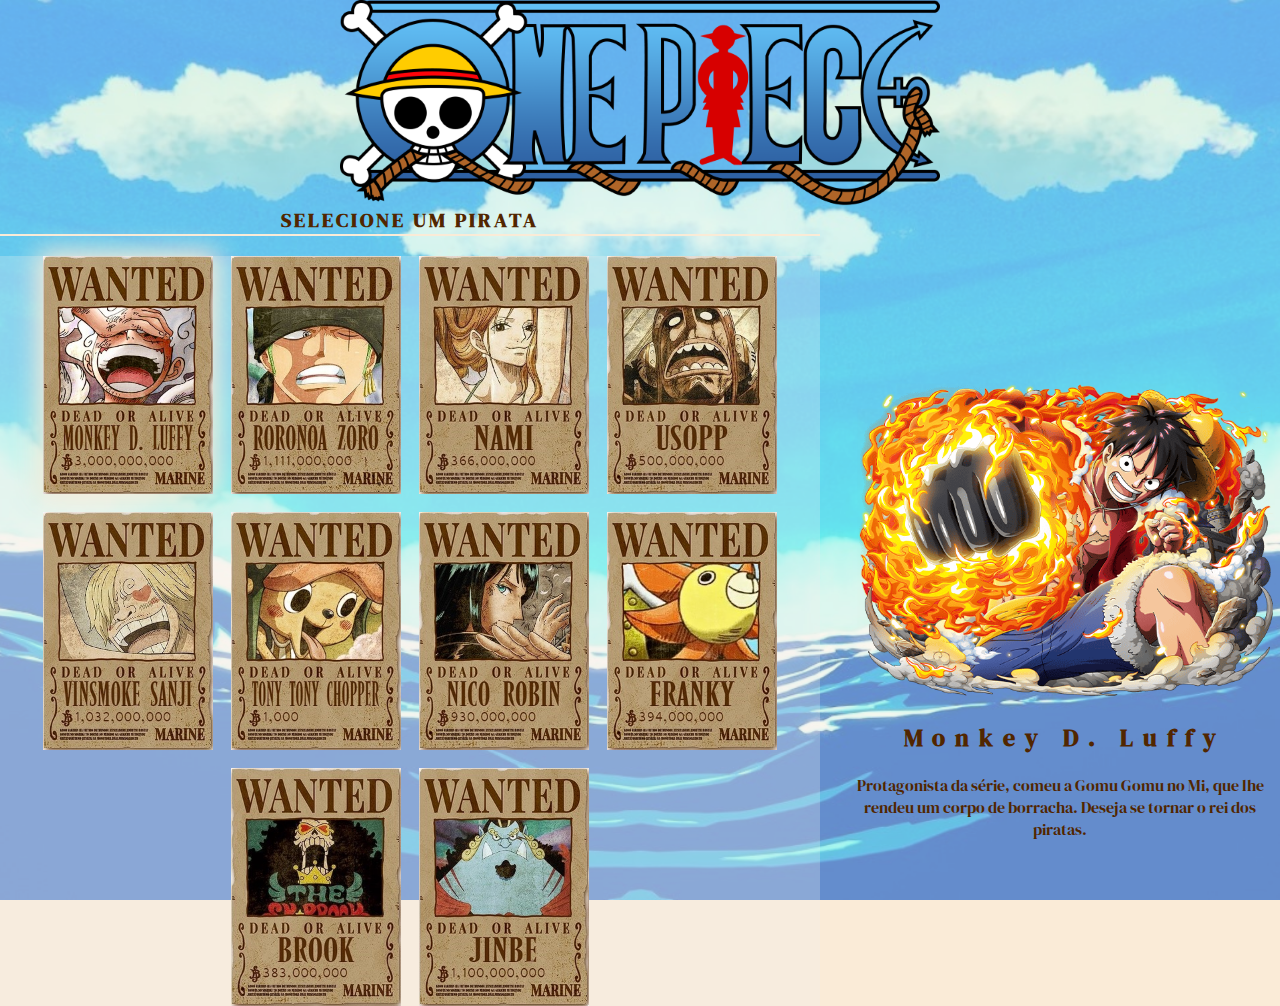
==== index.html @ 2f34afca "projetoInicial" ====
<!DOCTYPE html>
<html lang="pt-br">

<head>
    <meta charset="UTF-8">
    <meta name="viewport" content="width=device-width, initial-scale=1.0">
    <title>One Piece - Bando do Chapéu de Palha</title>
    <link rel="preconnect" href="https://fonts.googleapis.com">
    <link rel="preconnect" href="https://fonts.gstatic.com" crossorigin>
    <link href="https://fonts.googleapis.com/css2?family=DM+Serif+Display&display=swap" rel="stylesheet">


    <link rel="stylesheet" href="/src/css/reset.css">
    <link rel="stylesheet" href="/src/css/style.css">
</head>

<body>
    <header class="header">
        <img class="logo" src="/src/imagens/logo.png" alt="One Piece">

    </header>

    <main class="escolha-de-piratas">
        <section class="piratas">
            <h1 class="titulo"> Selecione um pirata </h1>
            <ul class="lista-de-piratas">
                <li class="pirata selecionado" id="luffy">
                    <img src="/src/imagens/01-luffy.jpg" alt="Monkey D. Luffy">
                </li>
                <li class="pirata" id="zoro">
                    <img src="/src/imagens/02-zoro.jpg" alt="Roronoa Zoro">
                </li>
                <li class="pirata" id="nami">
                    <img src="/src/imagens/03-nami.jpg" alt="Nami">
                </li>
                <li class="pirata" id="usopp">
                    <img src="/src/imagens/04-usopp.jpg" alt="Usopp">
                </li>
                <li class="pirata" id="sanji">
                    <img src="/src/imagens/05-sanji.jpg" alt="Vinsmoke Sanji">
                </li>
                <li class="pirata" id="chopper">
                    <img src="/src/imagens/06-chopper.jpg" alt="Tony Tony Chopper">
                </li>
                <li class="pirata" id="robin">
                    <img src="/src/imagens/07-robin.jpg" alt="Nico Robin">
                </li>
                <li class="pirata" id="franky">
                    <img src="/src/imagens/08-franky.jpg" alt="Franky">
                </li>
                <li class="pirata" id="brook">
                    <img src="/src/imagens/09-brook.jpg" alt="Brook">
                </li>
                <li class="pirata" id="jinbe">
                    <img src="/src/imagens/10-jinbe.jpg" alt="Jinbe">
                </li>

            </ul>
        </section>

        <section class="pirata-selecionado">
            <img class="pirata-grande" src="/src/imagens/01-luffy.png" alt="Pirata Selecionado">

            <div class="informacoes-pirata">
                <h2 class="nome-pirata" id="nome-pirata">Monkey D. Luffy</h2>
                <p class="descricao-pirata" id="descricao-pirata">Protagonista da série, comeu a Gomu Gomu no Mi, que
                    lhe rendeu um corpo de borracha. Deseja se tornar o rei dos piratas.</p>
            </div>
        </section>

    </main>
</body>

</html>
---- src/css/style.css ----
* {
    margin: 0;
    padding: 0;
    box-sizing: border-box;
}

ul {
    list-style: none;

}

body {
    font-family: 'DM Serif Display', serif;
    background-color: antiquewhite;
    color: #512600;
}

body::before{
    content: "";
    background-image: url(/src/imagens/background.jpg);
    background-repeat: no-repeat;
    width: 100%;
    height: 100%;
    position: absolute;
    background-position: center;
    background-size: cover;
    opacity: 0.6;
    z-index: -1;
}

.header {
    display: flex;
    justify-content: center;
}

.escolha-de-piratas {
    display: flex;
    align-items: center;
    gap: 30px;
    min-height: calc(100vh - 300px);
    justify-content: center;
}

.escolha-de-piratas .lista-de-piratas {
    display: flex;
    flex-wrap: wrap;
    gap: 18px;
    background-color: rgba(239, 239, 240, 0.274);
    justify-content: center;
}

.escolha-de-piratas .piratas {
    display: flex;
    flex-direction: column;
    align-items: center;
    max-width: 950px;
    gap: 20px;
}

.lista-de-piratas .pirata img {
    max-width: 170px;
    height: auto;
    display: block;
}


.pirata-selecionado .pirata-grande {
    max-width: 430px;
    height: auto;
}


.escolha-de-piratas .piratas .titulo {
    font-size: 20px;
    letter-spacing: 3px;
    text-transform: uppercase;
    border-bottom: 2px solid antiquewhite;
    width: 100%;
    text-align: center;
}

.lista-de-piratas .pirata.pirata.selecionado {
    box-shadow: 0px 0px 24px 5px antiquewhite;
}

.pirata-selecionado {
    text-align: center;
    max-height: 530px;
}

.pirata-selecionado .nome-pirata{
    border-bottom: antiquewhite;
    letter-spacing: 10px;
}

.pirata-selecionado .descricao-pirata{
    font-size: 16px;
    line-height: 22px;
    text-align: center;
    margin-top: 20px;
    width: 420px;
}
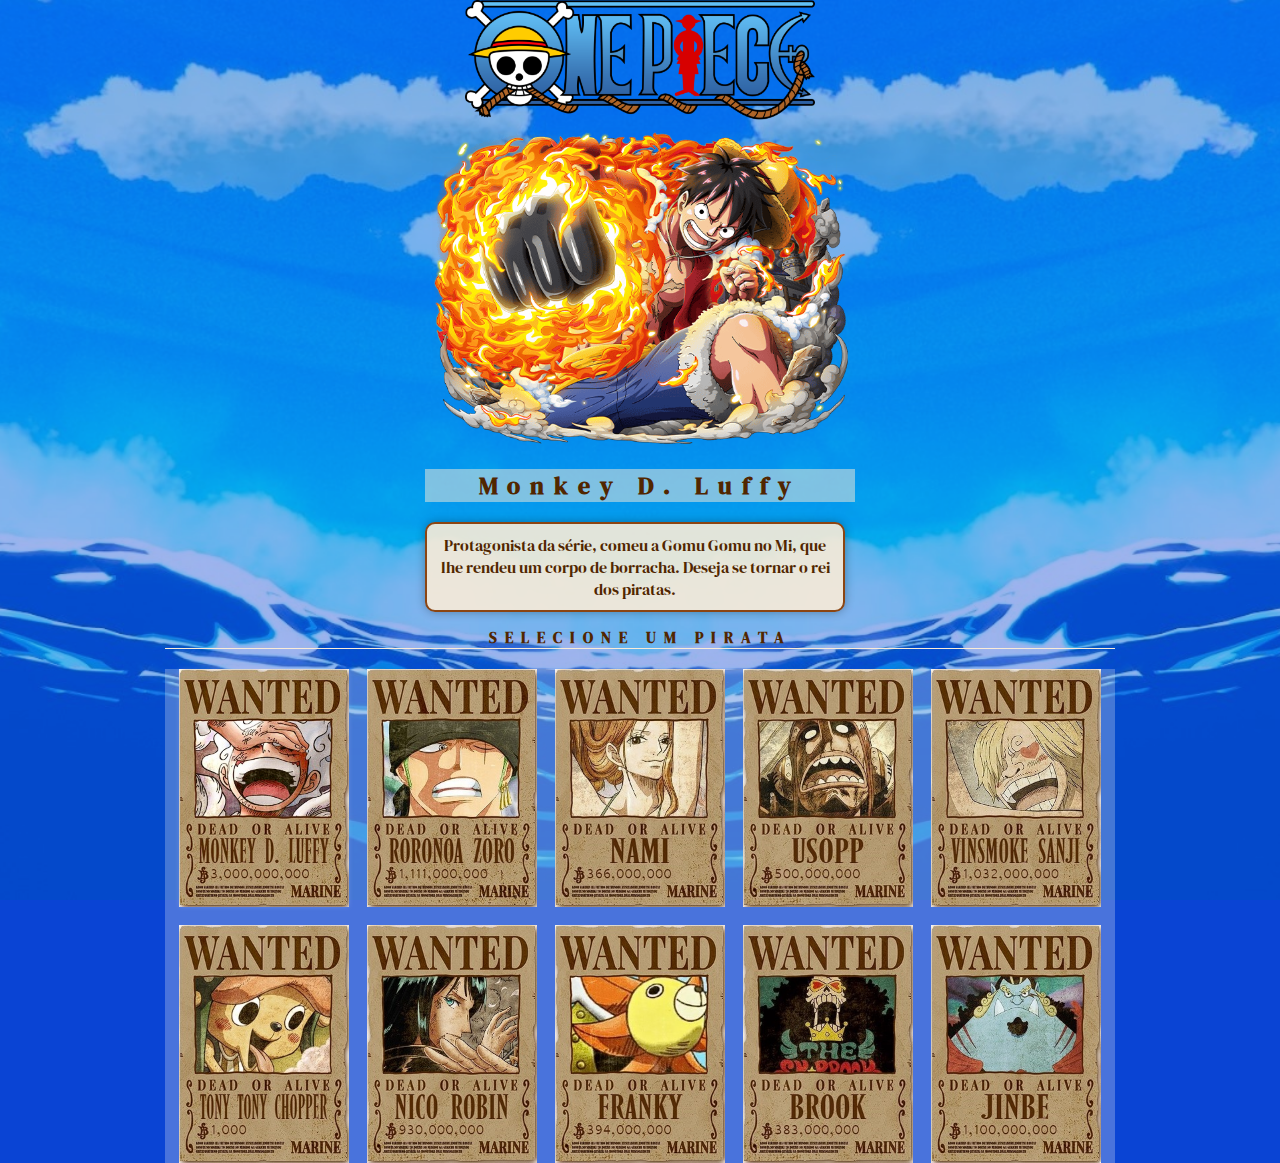
==== commit f757ca9a: "Atualização" ====
--- a/index.html
+++ b/index.html
@@ -12,6 +12,7 @@
 
     <link rel="stylesheet" href="/src/css/reset.css">
     <link rel="stylesheet" href="/src/css/style.css">
+    <link rel="stylesheet" href="/src/css/responsivo.css">
 </head>
 
 <body>
--- a/src/css/style.css
+++ b/src/css/style.css
@@ -11,7 +11,7 @@
 
 body {
     font-family: 'DM Serif Display', serif;
-    background-color: antiquewhite;
+    background-color: rgb(10, 68, 212);
     color: #512600;
 }
 
@@ -27,6 +27,7 @@
     opacity: 0.6;
     z-index: -1;
 }
+
 
 .header {
     display: flex;
@@ -72,31 +73,38 @@
 
 .escolha-de-piratas .piratas .titulo {
     font-size: 20px;
-    letter-spacing: 3px;
+    letter-spacing: 8px;
     text-transform: uppercase;
-    border-bottom: 2px solid antiquewhite;
+    border-bottom: 1px solid antiquewhite;
     width: 100%;
     text-align: center;
+    background: anti;
 }
 
 .lista-de-piratas .pirata.pirata.selecionado {
-    box-shadow: 0px 0px 24px 5px antiquewhite;
+    box-shadow: 0px 0px 05px rgba(225, 215, 250, 0.185);
 }
 
 .pirata-selecionado {
     text-align: center;
     max-height: 530px;
-}
+        }
 
 .pirata-selecionado .nome-pirata{
     border-bottom: antiquewhite;
     letter-spacing: 10px;
+    background: rgba(250, 235, 215, 0.5);
 }
 
-.pirata-selecionado .descricao-pirata{
+.pirata-selecionado .descricao-pirata {
     font-size: 16px;
     line-height: 22px;
     text-align: center;
     margin-top: 20px;
     width: 420px;
+    background: rgba(250, 235, 215, 0.9);
+    border: 2px solid #8B4513; /* Cor da borda (marrom escuro) */
+    border-radius: 10px; /* Borda arredondada */
+    padding: 10px; /* Espaçamento interno para o conteúdo */
+    box-shadow: 0 0 10px rgba(0, 0, 0, 0.3); /* Sombra para destacar a caixa */
 }
--- a/src/css/responsivo.css
+++ b/src/css/responsivo.css
@@ -0,0 +1,16 @@
+@media (max-width:1400px){
+    .header .logo{
+        max-width: 350px;
+    }
+    .escolha-de-piratas{
+        flex-direction: column-reverse;
+      margin:0 auto;
+    }
+
+    .escolha-de-piratas .piratas{
+        margin-top: -15px;
+    }
+    .escolha-de-piratas .piratas .titulo{
+        font-size: 15px;
+    }
+}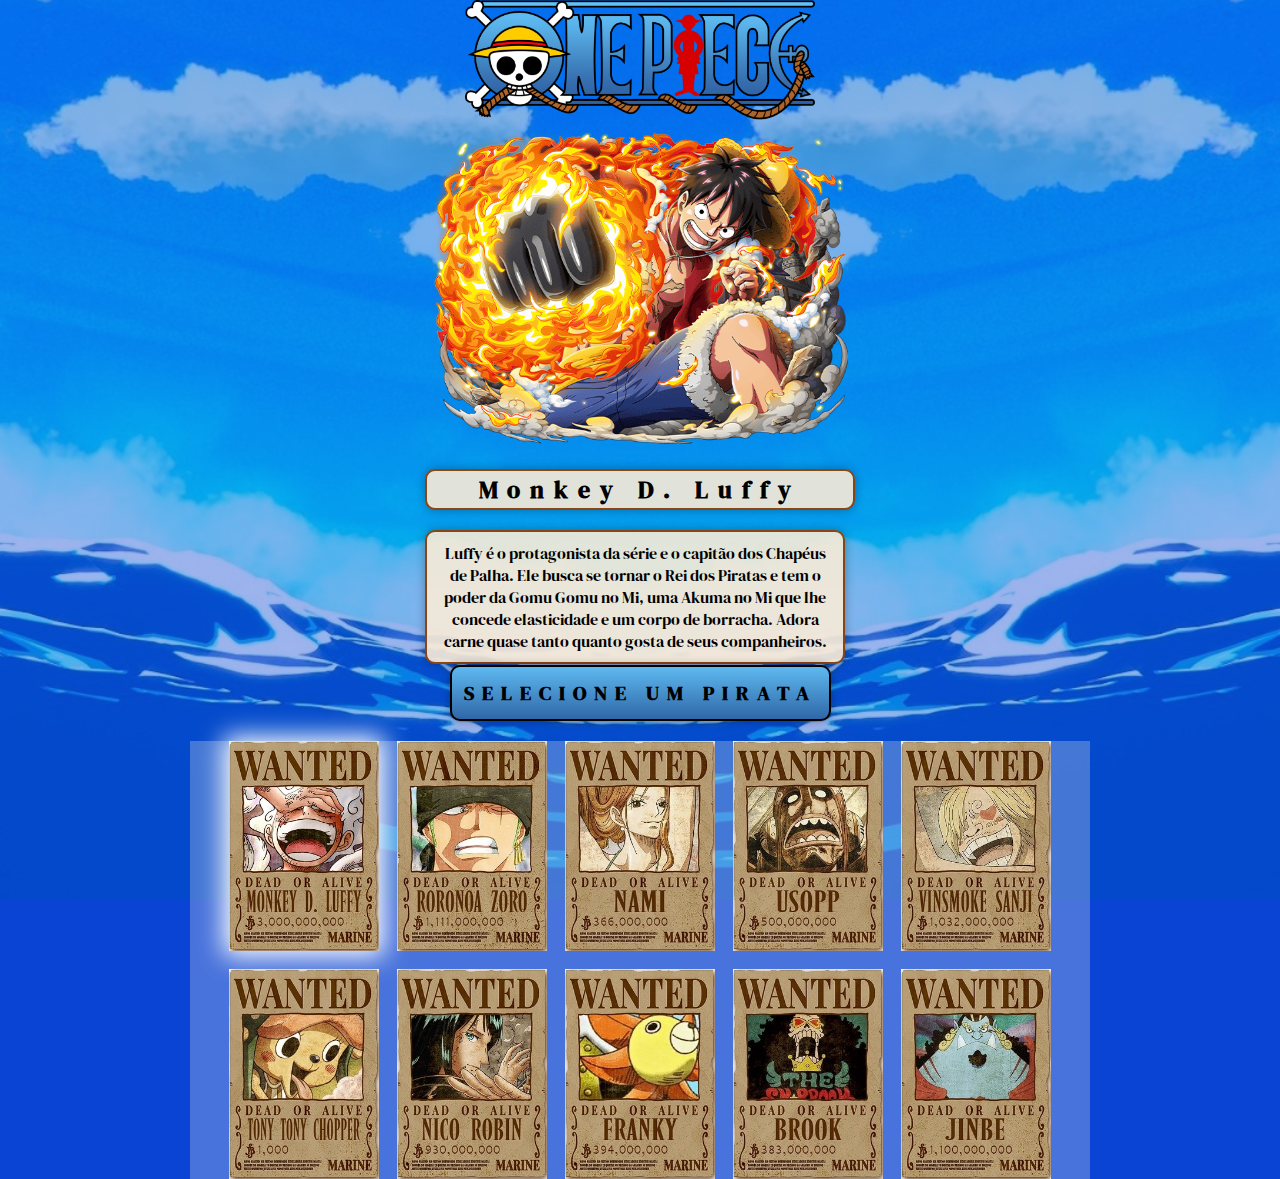
==== commit 575a1fc7: "Versão 0.9" ====
--- a/index.html
+++ b/index.html
@@ -25,51 +25,82 @@
         <section class="piratas">
             <h1 class="titulo"> Selecione um pirata </h1>
             <ul class="lista-de-piratas">
-                <li class="pirata selecionado" id="luffy">
+
+                <!-- Luffy -->
+                <li class="pirata selecionado" id="01-luffy" data-name="Monkey D. Luffy" 
+                    data-description="Luffy é o protagonista da série e o capitão dos Chapéus de Palha. Ele busca se tornar o Rei dos Piratas e tem o poder da Gomu Gomu no Mi, uma Akuma no Mi que lhe concede elasticidade e um corpo de borracha. Adora carne quase tanto quanto gosta de seus companheiros.">
                     <img src="/src/imagens/01-luffy.jpg" alt="Monkey D. Luffy">
                 </li>
-                <li class="pirata" id="zoro">
+                
+                <!-- Zoro -->
+                <li class="pirata" id="02-zoro" data-name="Roronoa Zoro" 
+                    data-description="Antigamente conhecido como 'O caçador de piratas, Zoro' é o espadachim do bando e o primeiro membro a se juntar a Luffy. Ele é extremamente habilidoso com sua técnica 'Santoryu' de três espadas e almeja se tornar o melhor espadachim do mundo.">
                     <img src="/src/imagens/02-zoro.jpg" alt="Roronoa Zoro">
                 </li>
-                <li class="pirata" id="nami">
+    
+                <!-- Nami -->
+                <li class="pirata" id="03-nami" data-name="Nami" 
+                    data-description="Nami é a navegadora dos Chapéus de Palha. Ela possui grande habilidade em navegação e meteorologia. Além de ser uma exelente cartógrafa é também uma ladra, pois foi roubando piratas que ela conheceu o seu hoje capitão Luffy.">
                     <img src="/src/imagens/03-nami.jpg" alt="Nami">
                 </li>
-                <li class="pirata" id="usopp">
+    
+                <!-- Usopp -->
+                <li class="pirata" id="04-usopp" data-name="Usopp" 
+                    data-description="Usopp é o atirador de longo alcance e o contador de histórias dos Chapéus de Palha. Ele é conhecido por suas histórias exageradas e tem uma habilidade excepcional com armas de fogo. Provavelmente o personagem mais 'humano' de toda obra">
                     <img src="/src/imagens/04-usopp.jpg" alt="Usopp">
                 </li>
-                <li class="pirata" id="sanji">
-                    <img src="/src/imagens/05-sanji.jpg" alt="Vinsmoke Sanji">
+    
+                <!-- Sanji -->
+                <li class="pirata" id="05-sanji" data-name="Vinsmoke Sanji" 
+                    data-description="Sanji é o cozinheiro e lutador especializado em técnicas de chutes. Ele sonha em encontrar o All Blue, um lugar onde todos os tipos de peixes do mundo se reúnem, e por isso um cozinheiro teria à mão todos os ingredientes do mundo.">
+                    <img src="/src/imagens/05-sanji.jpg" alt="Sanji">
                 </li>
-                <li class="pirata" id="chopper">
+    
+                <!-- Chopper -->
+                <li class="pirata" id="06-chopper" data-name="Tony Tony Chopper" 
+                    data-description="Chopper é um rena que comeu a Hito Hito no Mi, concedendo-lhe a habilidade de se transformar em diferentes formas humanas. Ele é o médico do bando e foi diversas vezes confundido pela Marinha como pet do bando.">
                     <img src="/src/imagens/06-chopper.jpg" alt="Tony Tony Chopper">
                 </li>
-                <li class="pirata" id="robin">
+    
+                <!-- Robin -->
+                <li class="pirata" id="07-robin" data-name="Nico Robin" 
+                    data-description="Robin é a arqueóloga dos Chapéus de Palha. Ela comeu a Hana Hana no Mi, permitindo que ela reproduza partes do corpo em lugares diferentes. Desde criança possuía uma recompença por sua cabeça, e foi perseguida por ser a única sobrevivente de Ohara.">
                     <img src="/src/imagens/07-robin.jpg" alt="Nico Robin">
                 </li>
-                <li class="pirata" id="franky">
+    
+                <!-- Franky -->
+                <li class="pirata" id="08-franky" data-name="Franky" 
+                    data-description="Franky é o carpinteiro e engenheiro do bando, além de ser especializado em combate. Ele é conhecido por suas habilidades em construir e aprimorar navios e por ser um ciborgue, teve seu poster de procurado uma imagem do Sunny, navio dos Chapéus de Palha.">
                     <img src="/src/imagens/08-franky.jpg" alt="Franky">
                 </li>
-                <li class="pirata" id="brook">
+    
+                <!-- Brook -->
+                <li class="pirata" id="09-brook" data-name="Brook" 
+                    data-description="Brook é o músico esqueleto e espadachim dos Chapéus de Palha. Ele comeu a Yomi Yomi no Mi, concedendo-lhe uma segunda vida após a morte. Ele é também um hábil espadachim e possui poderes relacionados aos espíritos.">
                     <img src="/src/imagens/09-brook.jpg" alt="Brook">
                 </li>
-                <li class="pirata" id="jinbe">
+    
+                <!-- Jinbe -->
+                <li class="pirata" id="10-jinbe" data-name="Jinbe" 
+                    data-description="Jinbe é um homem-peixe e o timoneiro dos Chapéus de Palha. Jinbe é extremamente habilidoso em técnicas de Gyojin Karatê e é um aliado extremamente confiável. Antigamente um Shichibukai e também subordinado da imperatriz Big Mom.">
                     <img src="/src/imagens/10-jinbe.jpg" alt="Jinbe">
                 </li>
-
             </ul>
         </section>
 
         <section class="pirata-selecionado">
-            <img class="pirata-grande" src="/src/imagens/01-luffy.png" alt="Pirata Selecionado">
+            <img class="pirata-grande" 
+            src="/src/imagens/01-luffy.png" alt="Pirata Selecionado">
 
             <div class="informacoes-pirata">
                 <h2 class="nome-pirata" id="nome-pirata">Monkey D. Luffy</h2>
-                <p class="descricao-pirata" id="descricao-pirata">Protagonista da série, comeu a Gomu Gomu no Mi, que
-                    lhe rendeu um corpo de borracha. Deseja se tornar o rei dos piratas.</p>
+                <p class="descricao-pirata" id="descricao-pirata">Luffy é o protagonista da série e o capitão dos Chapéus de Palha. Ele busca se tornar o Rei dos Piratas e tem o poder da Gomu Gomu no Mi, uma Akuma no Mi que lhe concede elasticidade e um corpo de borracha. Adora carne quase tanto quanto gosta de seus companheiros.
+                </p>
             </div>
         </section>
 
     </main>
+    <script src="/src/js/index.js"></script>
 </body>
 
 </html>--- a/src/css/style.css
+++ b/src/css/style.css
@@ -12,7 +12,7 @@
 body {
     font-family: 'DM Serif Display', serif;
     background-color: rgb(10, 68, 212);
-    color: #512600;
+    color: #000000;
 }
 
 body::before{
@@ -76,13 +76,17 @@
     letter-spacing: 8px;
     text-transform: uppercase;
     border-bottom: 1px solid antiquewhite;
-    width: 100%;
     text-align: center;
-    background: anti;
+    background: linear-gradient(to bottom, rgb(94, 185, 240), rgb(47, 103, 168)); /* Adicionei este padrão para ficar no mesmo estilo da logo, mas não sei se está bom. Lembrar de corrigir. */
+    border: 2px solid #000000;
+    border-radius: 10px;
+    padding: 12px;
+    box-shadow: 0 0 10px rgba(0, 0, 0, 0.3);
+    display: inline-block;
 }
 
-.lista-de-piratas .pirata.pirata.selecionado {
-    box-shadow: 0px 0px 05px rgba(225, 215, 250, 0.185);
+.lista-de-piratas .pirata.selecionado {
+    box-shadow: 0px 0px 24px 5px #fff;
 }
 
 .pirata-selecionado {
@@ -91,9 +95,12 @@
         }
 
 .pirata-selecionado .nome-pirata{
-    border-bottom: antiquewhite;
-    letter-spacing: 10px;
-    background: rgba(250, 235, 215, 0.5);
+    letter-spacing: 10px; /* Deixar deste tamanho até ver como fica com os outros piratas*/
+    background: rgba(250, 235, 215, 0.9);
+    border: 2px solid #8B4513; /* Adicionando o mesmo padrão da descrição no título */
+    border-radius: 10px;
+    padding: 2px;
+    box-shadow: 0 0 10px rgba(0, 0, 0, 0.3); 
 }
 
 .pirata-selecionado .descricao-pirata {
--- a/src/css/responsivo.css
+++ b/src/css/responsivo.css
@@ -1,16 +1,41 @@
-@media (max-width:1400px){
-    .header .logo{
+@media (max-width: 1300px) {
+    .header .logo {
         max-width: 350px;
     }
-    .escolha-de-piratas{
+
+    .escolha-de-piratas {
         flex-direction: column-reverse;
-      margin:0 auto;
+        max-width: 900px;
+        margin: 0 auto;
     }
 
-    .escolha-de-piratas .piratas{
+    .escolha-de-piratas .piratas {
         margin-top: -15px;
     }
+
+    .escolha-de-piratas .pirata img {
+        width: 150px;
+    }
+}
+
+@media (max-width: 500px) {
+    
+    .header .logo {
+        max-width: 250px;
+    }
+
+    .pirata-selecionado .pirata-grande {
+        max-width: 300px;
+        }
+
+    
+    .escolha-de-piratas .pirata img {
+        width: 140px;
+    }
+
     .escolha-de-piratas .piratas .titulo{
-        font-size: 15px;
+        max-width: 80%;
+        font-size: 80%;
     }
+
 }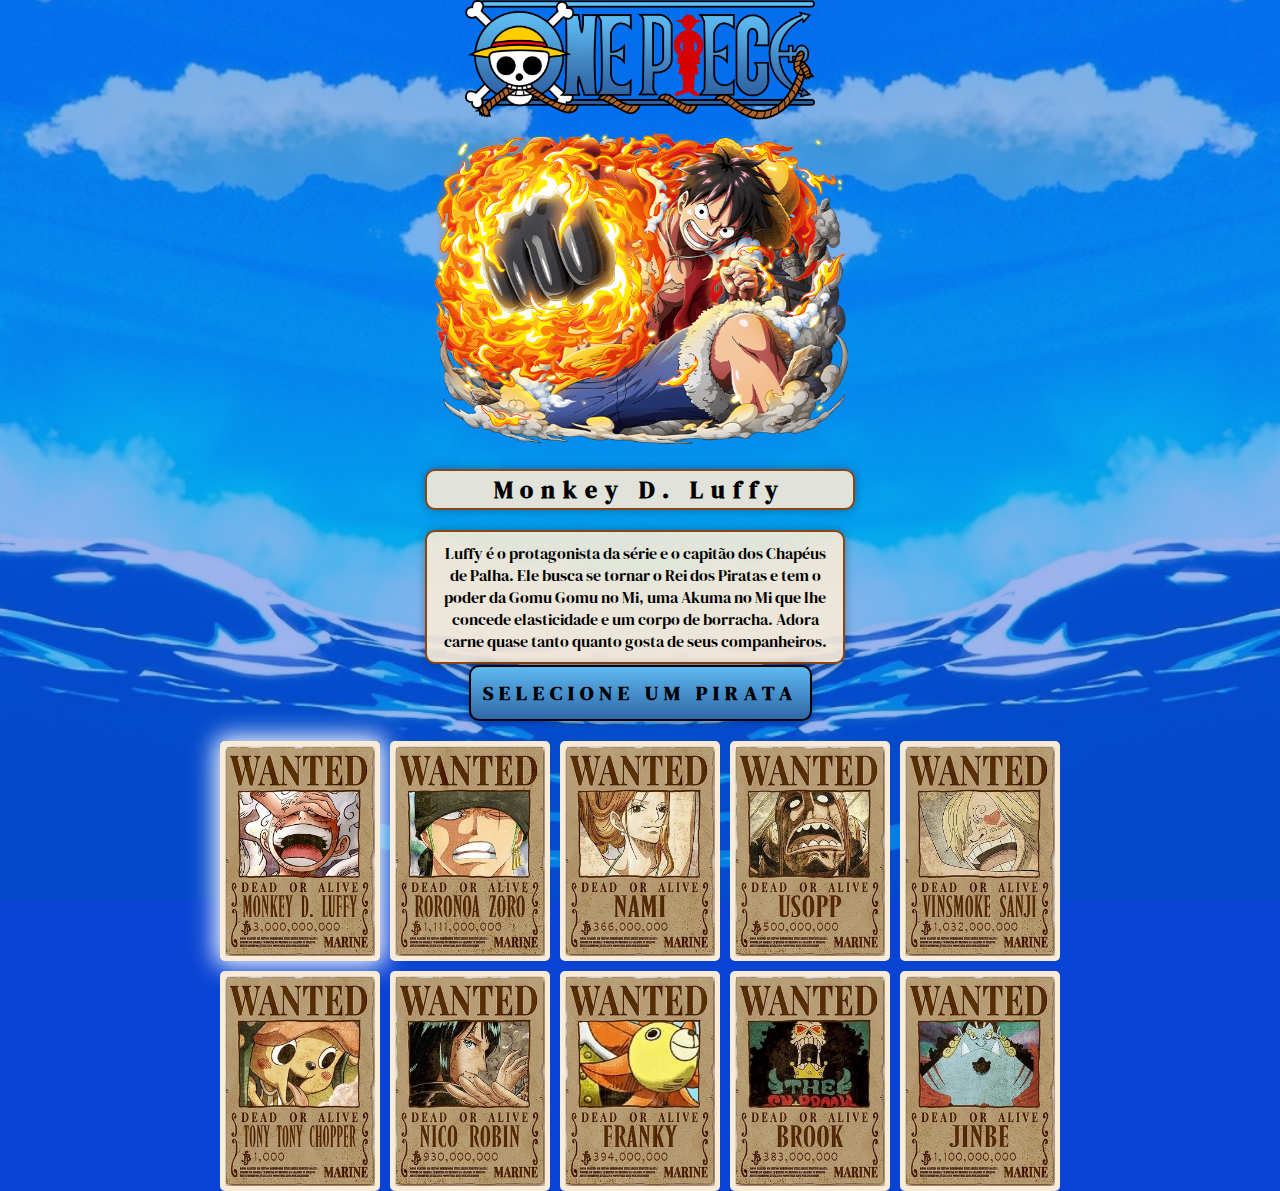
==== commit de22b90a: "0.9.2" ====
--- a/index.html
+++ b/index.html
@@ -70,7 +70,7 @@
     
                 <!-- Franky -->
                 <li class="pirata" id="08-franky" data-name="Franky" 
-                    data-description="Franky é o carpinteiro e engenheiro do bando, além de ser especializado em combate. Ele é conhecido por suas habilidades em construir e aprimorar navios e por ser um ciborgue, teve seu poster de procurado uma imagem do Sunny, navio dos Chapéus de Palha.">
+                    data-description="Franky é o carpinteiro e engenheiro do bando, além de ser especializado em combate. Ele é conhecido por suas habilidades em construir e aprimorar navios. Por ser um ciborgue, foi confundido e teve a imagem do Thousand Sunny (navio dos Chapéus de Palha) vinculada ao seu poster de procurado.">
                     <img src="/src/imagens/08-franky.jpg" alt="Franky">
                 </li>
     
--- a/src/css/style.css
+++ b/src/css/style.css
@@ -45,9 +45,14 @@
 .escolha-de-piratas .lista-de-piratas {
     display: flex;
     flex-wrap: wrap;
-    gap: 18px;
-    background-color: rgba(239, 239, 240, 0.274);
+    gap: 10px;
     justify-content: center;
+}
+
+.escolha-de-piratas .lista-de-piratas .pirata {
+    background-color: antiquewhite;
+    padding: 5px;
+    border-radius: 5px; 
 }
 
 .escolha-de-piratas .piratas {
@@ -73,7 +78,7 @@
 
 .escolha-de-piratas .piratas .titulo {
     font-size: 20px;
-    letter-spacing: 8px;
+    letter-spacing: 6px;
     text-transform: uppercase;
     border-bottom: 1px solid antiquewhite;
     text-align: center;
@@ -95,7 +100,7 @@
         }
 
 .pirata-selecionado .nome-pirata{
-    letter-spacing: 10px; /* Deixar deste tamanho até ver como fica com os outros piratas*/
+    letter-spacing: 8px;
     background: rgba(250, 235, 215, 0.9);
     border: 2px solid #8B4513; /* Adicionando o mesmo padrão da descrição no título */
     border-radius: 10px;
--- a/src/css/responsivo.css
+++ b/src/css/responsivo.css
@@ -1,23 +1,3 @@
-@media (max-width: 1300px) {
-    .header .logo {
-        max-width: 350px;
-    }
-
-    .escolha-de-piratas {
-        flex-direction: column-reverse;
-        max-width: 900px;
-        margin: 0 auto;
-    }
-
-    .escolha-de-piratas .piratas {
-        margin-top: -15px;
-    }
-
-    .escolha-de-piratas .pirata img {
-        width: 150px;
-    }
-}
-
 @media (max-width: 500px) {
     
     .header .logo {
@@ -38,4 +18,24 @@
         font-size: 80%;
     }
 
-}+}
+
+@media (max-width: 1300px) {
+    .header .logo {
+        max-width: 350px;
+    }
+
+    .escolha-de-piratas {
+        flex-direction: column-reverse;
+        max-width: 900px;
+        margin: 0 auto;
+    }
+
+    .escolha-de-piratas .piratas {
+        margin-top: -15px;
+    }
+
+    .escolha-de-piratas .pirata img {
+        width: 150px;
+    }
+}
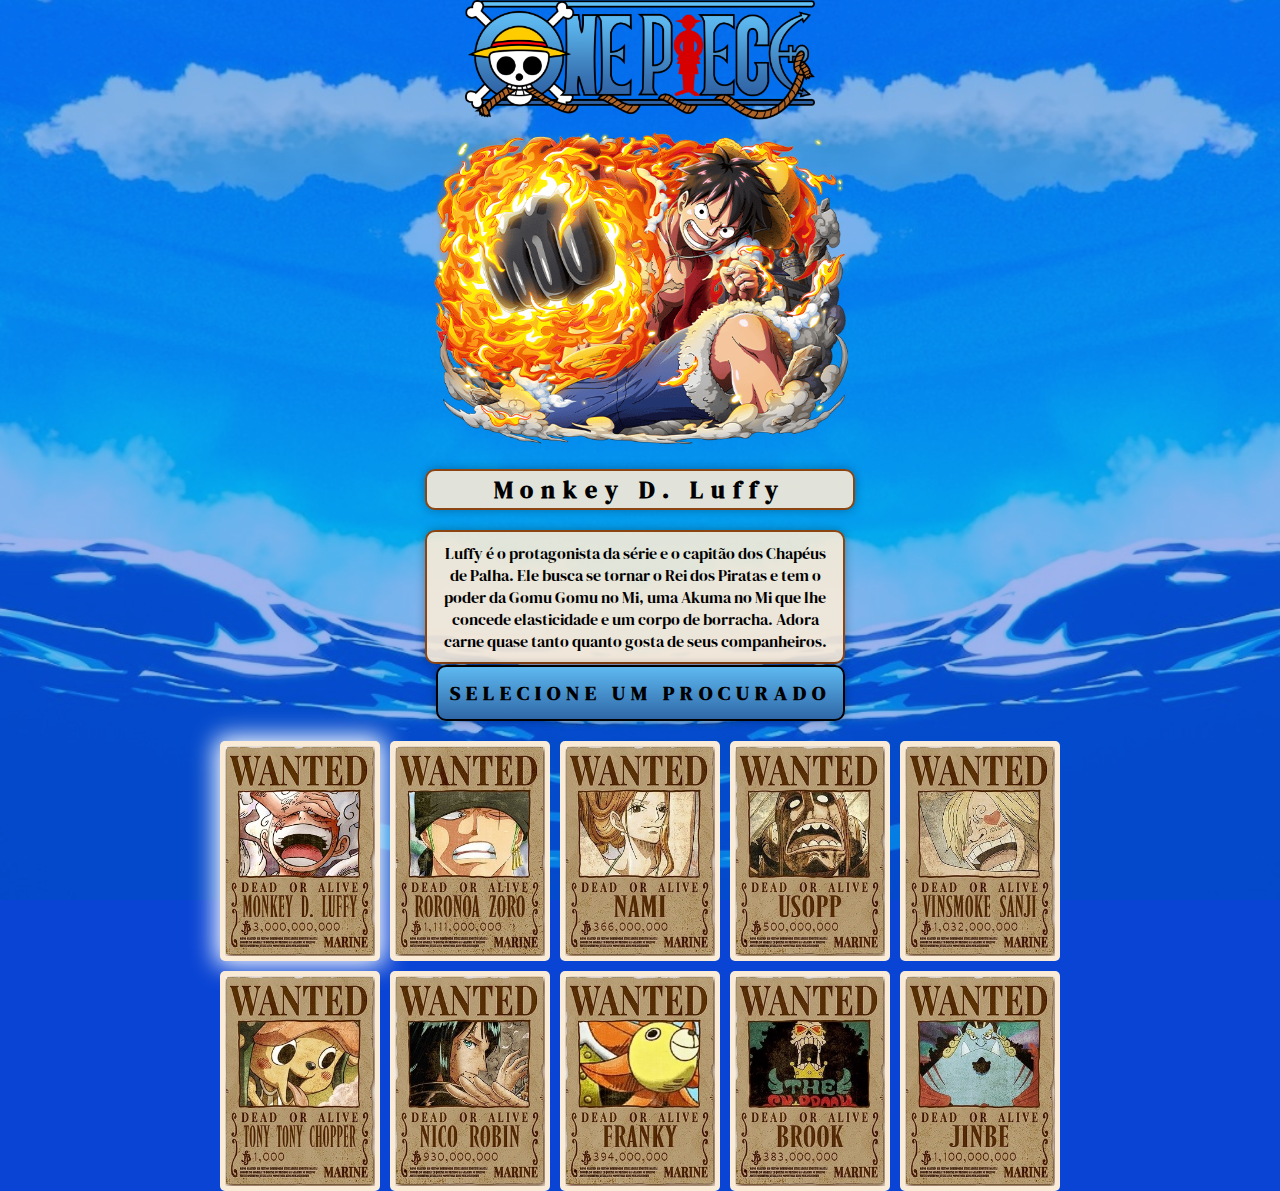
==== commit 55080f8a: "0.9.2" ====
--- a/index.html
+++ b/index.html
@@ -4,7 +4,7 @@
 <head>
     <meta charset="UTF-8">
     <meta name="viewport" content="width=device-width, initial-scale=1.0">
-    <title>One Piece - Bando do Chapéu de Palha</title>
+    <title>One Piece - Wanted Posters</title>
     <link rel="preconnect" href="https://fonts.googleapis.com">
     <link rel="preconnect" href="https://fonts.gstatic.com" crossorigin>
     <link href="https://fonts.googleapis.com/css2?family=DM+Serif+Display&display=swap" rel="stylesheet">
@@ -23,7 +23,7 @@
 
     <main class="escolha-de-piratas">
         <section class="piratas">
-            <h1 class="titulo"> Selecione um pirata </h1>
+            <h1 class="titulo"> Selecione um procurado </h1>
             <ul class="lista-de-piratas">
 
                 <!-- Luffy -->
